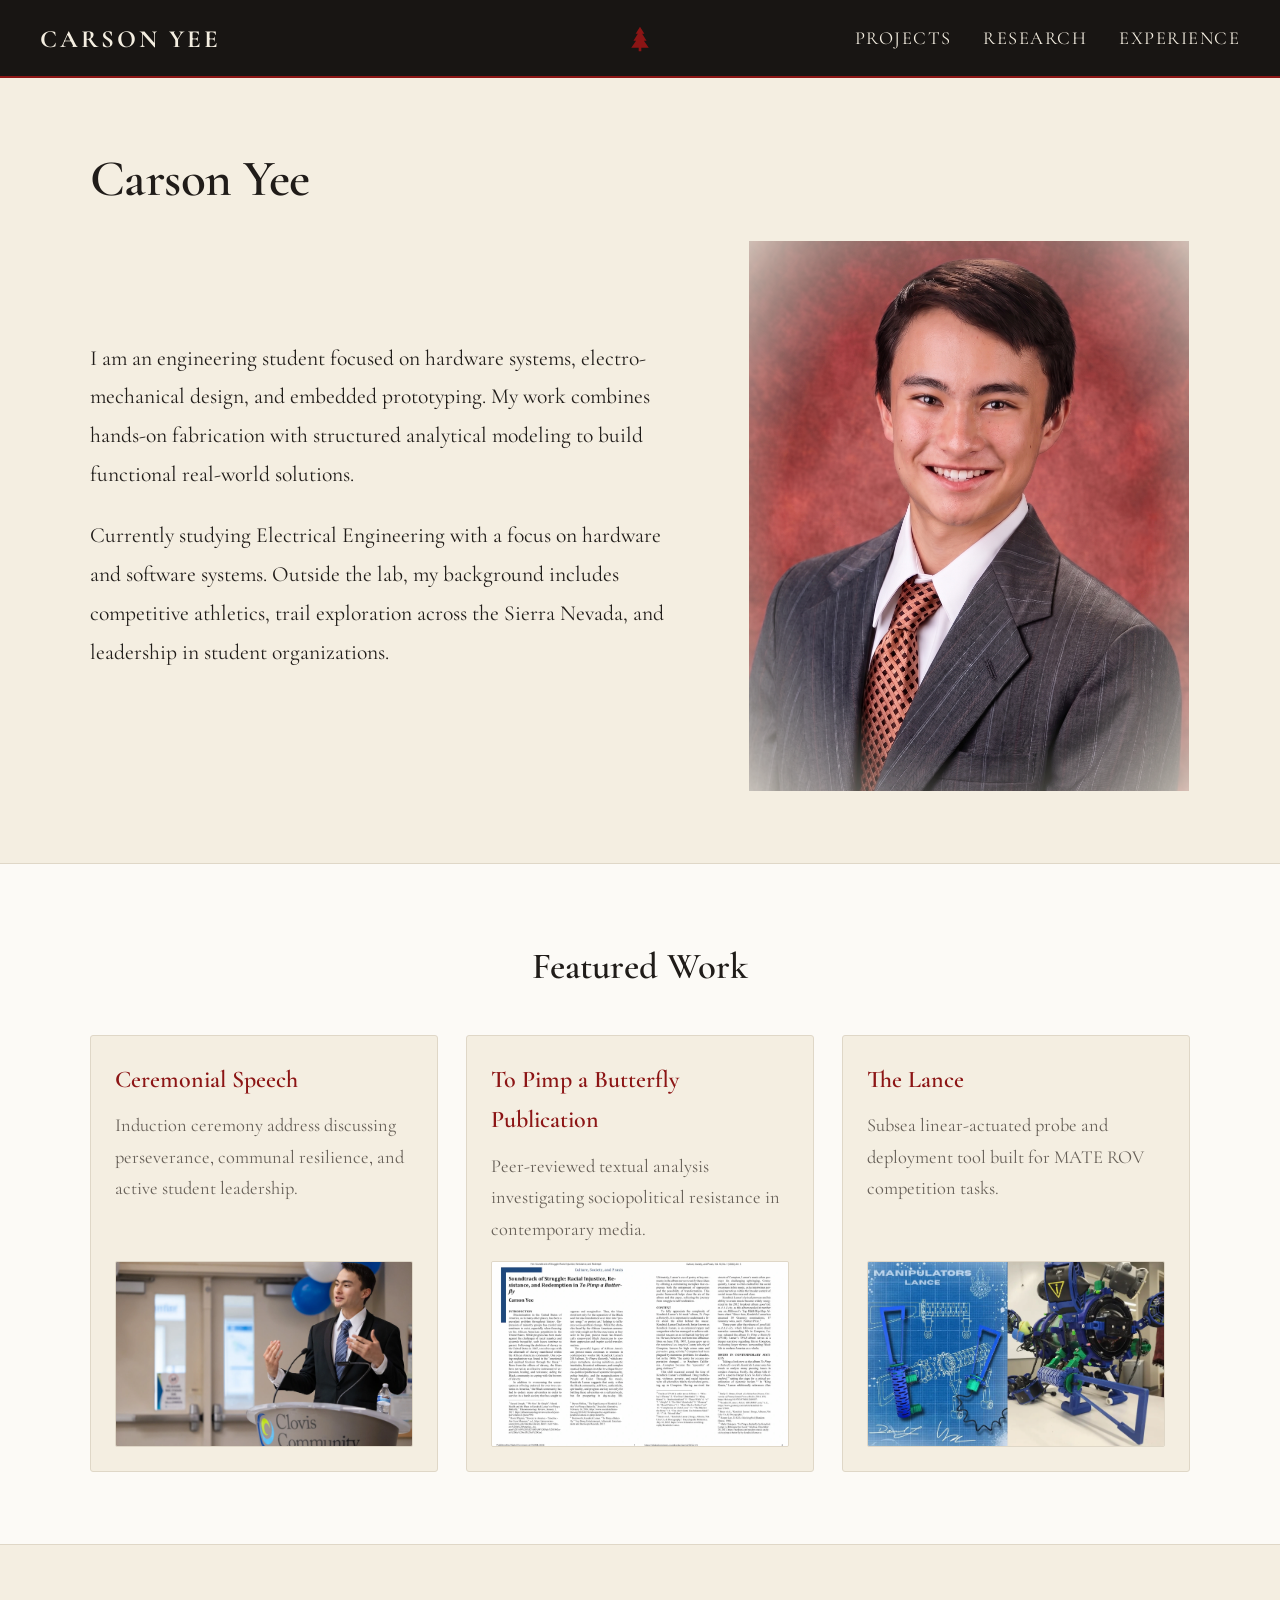
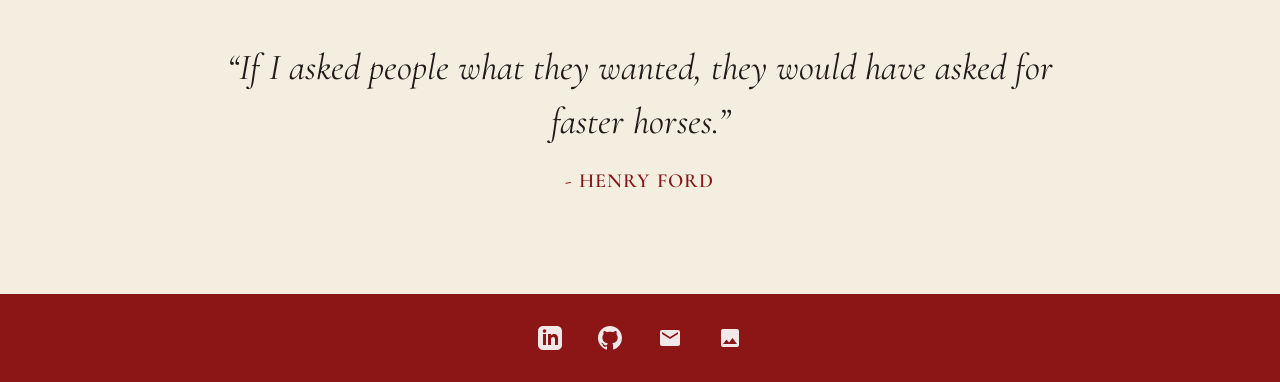
==== index.html @ 911bceb0 "Update page templates, 16:10 aspect ratios, and asset catalog" ====
<!DOCTYPE html>
<html lang="en">
<head>
  <meta charset="UTF-8">
  <meta name="viewport" content="width=device-width, initial-scale=1.0">
  <title>Carson Yee</title>
  <link rel="stylesheet" href="style.css">
</head>
<body>

  <header>
    <div class="nav-container">
      <a href="index.html" class="nav-brand">Carson Yee</a>
      <div class="nav-center">
        <svg class="tree-icon" viewBox="0 0 32 32" width="28" height="28" fill="#8c1515" xmlns="http://www.w3.org/2000/svg" aria-label="Redwood Emblem">
          <path d="M16 2 L21 10 L18.5 10 L23.5 18 L20.5 18 L26 26 L17.5 26 L17.5 30 L14.5 30 L14.5 26 L6 26 L11.5 18 L8.5 18 L13.5 10 L11 10 Z"/>
        </svg>
      </div>
      <ul class="nav-links">
        <li><a href="projects.html">Projects</a></li>
        <li><a href="research.html">Research</a></li>
        <li><a href="experience.html">Experience</a></li>
      </ul>
    </div>
  </header>

  <main>
    <section class="section-band section-cream">
      <div class="content-wrap">
        <h1 class="page-title">Carson Yee</h1>
        <div class="hero-grid">
          <div class="hero-bio">
            <p>
              I am an engineering student focused on hardware systems, electro-mechanical design, and embedded prototyping. My work combines hands-on fabrication with structured analytical modeling to build functional real-world solutions.
            </p>
            <p>
              Currently studying Electrical Engineering with a focus on hardware and software systems. Outside the lab, my background includes competitive athletics, trail exploration across the Sierra Nevada, and leadership in student organizations.
            </p>
          </div>
          <div class="hero-image-wrap">
            <img src="assets/portrait.jpg" alt="Carson Yee" class="hero-img">
          </div>
        </div>
      </div>
    </section>

    <section class="section-band section-light">
      <div class="content-wrap">
        <h2 class="section-heading">Featured Work</h2>
        
        <div class="card-grid">
          <a href="speech.html" class="card">
            <div>
              <div class="card-title-wrap">
                <h3>Ceremonial Speech</h3>
              </div>
              <p>Induction ceremony address discussing perseverance, communal resilience, and active student leadership.</p>
            </div>
            <img src="assets/SpeechThumbnail.webp" alt="Ceremonial Speech Address" class="card-thumb">
          </a>

          <a href="https://digitalcommons.csumb.edu/csp/vol18/iss1/3/" target="_blank" rel="noopener" class="card">
            <div>
              <div class="card-title-wrap">
                <h3>To Pimp a Butterfly Publication</h3>
              </div>
              <p>Peer-reviewed textual analysis investigating sociopolitical resistance in contemporary media.</p>
            </div>
            <img src="assets/TPABFeatureThumbnail.webp" alt="Journal Article Cover" class="card-thumb">
          </a>

          <a href="project-lance.html" class="card">
            <div>
              <div class="card-title-wrap">
                <h3>The Lance</h3>
              </div>
              <p>Subsea linear-actuated probe and deployment tool built for MATE ROV competition tasks.</p>
            </div>
            <img src="assets/LanceThumbnail.webp" alt="The Lance Mechanism" class="card-thumb">
          </a>
        </div>
      </div>
    </section>

    <section class="section-band section-cream">
      <div class="content-wrap">
        <div class="quote-container">
          <p class="quote-text">
            “If I asked people what they wanted, they would have asked for faster horses.”
          </p>
          <p class="quote-attribution">- Henry Ford</p>
        </div>
      </div>
    </section>
  </main>

  <footer>
    <div class="footer-inner">
      <a href="http://www.linkedin.com/in/carsonyee777" target="_blank" rel="noopener" class="footer-icon" aria-label="LinkedIn">
        <svg viewBox="0 0 24 24"><path d="M19 0h-14c-2.761 0-5 2.239-5 5v14c0 2.761 2.239 5 5 5h14c2.762 0 5-2.239 5-5v-14c0-2.761-2.238-5-5-5zm-11 19h-3v-11h3v11zm-1.5-12.268c-.966 0-1.75-.79-1.75-1.764s.784-1.764 1.75-1.764 1.75.79 1.75 1.764-.783 1.764-1.75 1.764zm13.5 12.268h-3v-5.604c0-3.368-4-3.113-4 0v5.604h-3v-11h3v1.765c1.396-2.586 7-2.777 7 2.476v6.759z"/></svg>
      </a>
      <a href="https://github.com/carson-yee" target="_blank" rel="noopener" class="footer-icon" aria-label="GitHub">
        <svg viewBox="0 0 24 24"><path d="M12 0C5.37 0 0 5.37 0 12c0 5.31 3.435 9.795 8.205 11.385.6.105.825-.255.825-.57 0-.285-.015-1.23-.015-2.235-3.015.555-3.795-.735-4.035-1.41-.135-.345-.72-1.41-1.23-1.695-.42-.225-1.02-.78-.015-.795.945-.015 1.62.87 1.845 1.23 1.08 1.815 2.805 1.305 3.495.99.105-.78.42-1.305.765-1.605-2.67-.3-5.46-1.335-5.46-5.925 0-1.305.465-2.385 1.23-3.225-.12-.3-.54-1.53.12-3.18 0 0 1.005-.315 3.3 1.23.96-.27 1.98-.405 3-.405s2.04.135 3 .405c2.295-1.56 3.3-1.23 3.3-1.23.66 1.65.24 2.88.12 3.18.765.84 1.23 1.905 1.23 3.225 0 4.605-2.805 5.625-5.475 5.925.435.375.81 1.095.81 2.22 0 1.605-.015 2.895-.015 3.3 0 .315.225.69.825.57A12.02 12.02 0 0 0 24 12c0-6.63-5.37-12-12-12z"/></svg>
      </a>
      <a href="mailto:carsony@stanford.edu" class="footer-icon" aria-label="Email">
        <svg viewBox="0 0 24 24"><path d="M20 4H4c-1.1 0-1.99.9-1.99 2L2 18c0 1.1.9 2 2 2h16c1.1 0 2-.9 2-2V6c0-1.1-.9-2-2-2zm0 4l-8 5-8-5V6l8 5 8-5v2z"/></svg>
      </a>
      <a href="secret.html" class="footer-icon" aria-label="Field Photography" title="Field Photography">
        <svg viewBox="0 0 24 24"><path d="M21 19V5c0-1.1-.9-2-2-2H5c-1.1 0-2 .9-2 2v14c0 1.1.9 2 2 2h14c1.1 0 2-.9 2-2zM8.5 13.5l2.5 3.01L14.5 12l4.5 6H5l3.5-4.5z"/></svg>
      </a>
    </div>
  </footer>

</body>
</html>
---- style.css ----
@import url('https://fonts.googleapis.com/css2?family=Cormorant+Garamond:ital,wght@0,400;0,500;0,600;0,700;1,400;1,600&display=swap');

:root {
  --bg-cream: #f4eee1;
  --bg-light: #fcfaf6;
  --header-bg: #181513;
  --header-text: #f4eee1;
  --footer-bg: #8c1515;
  --text-main: #201c19;
  --text-muted: #665f57;
  --cardinal: #8c1515;
  --border: #dfd7c7;
}

* {
  box-sizing: border-box;
  margin: 0;
  padding: 0;
}

body {
  font-family: 'Cormorant Garamond', Garamond, Georgia, serif;
  color: var(--text-main);
  background-color: var(--bg-cream);
  line-height: 1.7;
  display: flex;
  flex-direction: column;
  min-height: 100vh;
  font-size: 1.15rem;
}

/* Header and Navigation */
header {
  background-color: var(--header-bg);
  width: 100%;
  padding: 18px 0 16px 0;
  border-bottom: 2px solid var(--cardinal);
}

.nav-container {
  width: 100%;
  padding: 0 40px;
  display: flex;
  justify-content: space-between;
  align-items: center;
}

.nav-brand {
  flex: 1;
  text-align: left;
  font-size: 1.55rem;
  font-weight: 700;
  letter-spacing: 0.12em;
  text-transform: uppercase;
  text-decoration: none;
  color: var(--header-text);
  transition: opacity 0.2s ease;
}

.nav-brand:hover {
  opacity: 0.8;
}

.nav-center {
  flex: 0 0 28px;
  display: flex;
  align-items: center;
  justify-content: center;
  width: 28px;
  height: 28px;
}

.tree-icon {
  width: 28px;
  height: 28px;
  display: block;
  fill: var(--cardinal);
  color: var(--cardinal);
  transition: transform 0.25s ease, fill 0.25s ease;
}

.tree-icon:hover {
  transform: scale(1.12);
  fill: #b82323;
}

.nav-links {
  flex: 1;
  display: flex;
  justify-content: flex-end;
  gap: 32px;
  align-items: center;
  list-style: none;
}

.nav-links a {
  text-decoration: none;
  color: var(--header-text);
  font-size: 1.15rem;
  letter-spacing: 0.08em;
  text-transform: uppercase;
  position: relative;
  padding-bottom: 4px;
  transition: color 0.2s ease;
}

.nav-links a::after {
  content: "";
  position: absolute;
  bottom: 0;
  left: 0;
  width: 0%;
  height: 2px;
  background-color: var(--cardinal);
  transition: width 0.25s ease;
}

.nav-links a:hover::after,
.nav-links a.active::after {
  width: 100%;
}

/* Section Containers */
.section-band {
  width: 100%;
  padding: 72px 24px;
}

.section-cream {
  background-color: var(--bg-cream);
}

.section-light {
  background-color: var(--bg-light);
  border-top: 1px solid var(--border);
  border-bottom: 1px solid var(--border);
}

.content-wrap {
  max-width: 1100px;
  margin: 0 auto;
}

/* Page Titles and Headings */
.page-title {
  font-size: 3.2rem;
  font-weight: 600;
  letter-spacing: -0.01em;
  margin-bottom: 32px;
  line-height: 1.15;
}

.section-heading {
  font-size: 2.3rem;
  font-weight: 600;
  text-align: center;
  margin-bottom: 36px;
}

.section-sub {
  text-align: center;
  color: var(--text-muted);
  font-size: 1.1rem;
  margin-bottom: 40px;
  font-style: italic;
}

/* Hero Section */
.hero-grid {
  display: grid;
  grid-template-columns: 1.15fr 0.85fr;
  gap: 60px;
  align-items: center;
}

.hero-bio {
  font-size: 1.35rem;
  line-height: 1.8;
}

.hero-bio p {
  margin-bottom: 22px;
}

.hero-image-wrap {
  display: flex;
  justify-content: center;
  align-items: center;
}

/* Portrait with feathered gradient edges dissolving into the cream background */
.hero-img {
  width: 100%;
  max-width: 440px;
  aspect-ratio: 4 / 5;
  object-fit: cover;
  display: block;
  -webkit-mask-image: radial-gradient(ellipse 80% 82% at 50% 50%, black 52%, transparent 98%);
  mask-image: radial-gradient(ellipse 80% 82% at 50% 50%, black 52%, transparent 98%);
}

/* Featured Links Cards (index.html) */
.card-grid {
  display: grid;
  grid-template-columns: repeat(auto-fit, minmax(300px, 1fr));
  gap: 28px;
}

.card {
  background: var(--bg-cream);
  padding: 24px;
  border: 1px solid var(--border);
  border-radius: 3px;
  text-decoration: none;
  color: inherit;
  display: flex;
  flex-direction: column;
  justify-content: space-between;
  transition: transform 0.2s ease, box-shadow 0.2s ease;
}

.card:hover {
  transform: translateY(-4px);
  box-shadow: 0 10px 24px rgba(0, 0, 0, 0.06);
}

.card-title-wrap {
  display: inline-block;
  margin-bottom: 8px;
}

.card h3 {
  font-size: 1.5rem;
  color: var(--cardinal);
  font-weight: 600;
  display: inline-block;
  position: relative;
  padding-bottom: 2px;
}

.card h3::after {
  content: "";
  position: absolute;
  bottom: 0;
  left: 0;
  width: 0%;
  height: 2px;
  background-color: var(--cardinal);
  transition: width 0.25s ease;
}

.card:hover h3::after {
  width: 100%;
}

.card p {
  font-size: 1.15rem;
  color: var(--text-muted);
  margin-bottom: 16px;
  flex-grow: 1;
}

/* Featured Preview Thumbnail: 16:10 */
.card-thumb {
  width: 100%;
  aspect-ratio: 16 / 10;
  object-fit: cover;
  border-radius: 2px;
  border: 1px solid var(--border);
  display: block;
  background-color: var(--bg-light);
}

/* Quote Section */
.quote-container {
  max-width: 900px;
  margin: 0 auto;
  text-align: center;
  padding: 24px 20px;
}

.quote-text {
  font-size: 2.3rem;
  font-style: italic;
  line-height: 1.45;
  color: var(--text-main);
  margin-bottom: 16px;
}

.quote-attribution {
  font-size: 1.25rem;
  font-style: normal;
  letter-spacing: 0.06em;
  text-transform: uppercase;
  color: var(--cardinal);
  font-weight: 600;
}

/* Video Container for Speech Page */
.video-container {
  position: relative;
  padding-bottom: 56.25%;
  height: 0;
  overflow: hidden;
  max-width: 900px;
  margin: 0 auto 36px auto;
  border: 1px solid var(--border);
  border-radius: 3px;
  box-shadow: 0 10px 30px rgba(0, 0, 0, 0.08);
  background-color: #000;
}

.video-container iframe {
  position: absolute;
  top: 0;
  left: 0;
  width: 100%;
  height: 100%;
  border: 0;
}

/* Projects Catalog: Two Columns (projects.html) */
.project-grid {
  display: grid;
  grid-template-columns: repeat(2, 1fr);
  gap: 32px;
}

.project-card {
  position: relative;
  aspect-ratio: 16 / 10;
  overflow: hidden;
  border-radius: 3px;
  border: 1px solid var(--border);
  background-color: #141110;
  display: block;
  text-decoration: none;
}

.project-img {
  width: 100%;
  height: 100%;
  object-fit: cover;
  display: block;
  transition: opacity 0.4s ease, transform 0.4s ease;
}

.project-overlay {
  position: absolute;
  inset: 0;
  display: flex;
  flex-direction: column;
  justify-content: center;
  align-items: center;
  text-align: center;
  padding: 28px;
  opacity: 0;
  background: rgba(24, 21, 19, 0.9);
  transition: opacity 0.35s ease;
}

.project-card:hover .project-img {
  opacity: 0.15;
  transform: scale(1.04);
}

.project-card:hover .project-overlay {
  opacity: 1;
}

.project-overlay h3 {
  color: #ffffff;
  font-size: 1.6rem;
  margin-bottom: 8px;
  font-weight: 600;
}

.project-overlay p {
  color: var(--bg-cream);
  font-size: 1.15rem;
  line-height: 1.45;
}

/* Project Detail Pages Gallery Grid: Exactly 3 Items at 16:10 */
.gallery-grid {
  display: grid;
  grid-template-columns: repeat(3, 1fr);
  gap: 24px;
  align-items: center;
}

.gallery-item {
  width: 100%;
  aspect-ratio: 16 / 10;
  height: auto;
  object-fit: cover;
  background-color: var(--bg-light);
  border-radius: 3px;
  border: 1px solid var(--border);
  box-shadow: 0 4px 14px rgba(0, 0, 0, 0.04);
  display: block;
}

/* Secret Gallery Override (Untouched) */
.secret-wrap {
  width: 100%;
  max-width: 1300px;
  margin: 0 auto;
  padding: 48px 24px;
}

.secret-wrap .gallery-grid {
  display: grid;
  grid-template-columns: repeat(auto-fill, minmax(320px, 1fr));
  gap: 28px;
}

.secret-wrap .gallery-item {
  width: 100%;
  height: 320px;
  aspect-ratio: auto;
  object-fit: cover !important;
  background-color: transparent;
  border-radius: 3px;
  border: 1px solid var(--border);
  padding: 0;
  box-shadow: none;
}

/* Research Entries */
.pub-entry {
  display: flex;
  justify-content: space-between;
  align-items: center;
  gap: 36px;
  margin-bottom: 44px;
  padding-bottom: 36px;
  border-bottom: 1px solid var(--border);
}

.pub-entry:last-child {
  border-bottom: none;
}

.pub-content {
  flex: 1;
}

.pub-title {
  font-size: 1.6rem;
  color: var(--cardinal);
  margin-bottom: 6px;
  line-height: 1.35;
  font-weight: 600;
}

.pub-sub {
  color: var(--text-muted);
  font-size: 1.15rem;
  font-style: italic;
  margin-bottom: 12px;
}

.pub-desc {
  font-size: 1.2rem;
  margin-bottom: 16px;
}

/* Document Cover: Exact 816 x 1061 ratio */
.pub-cover-doc {
  width: 195px;
  min-width: 195px;
  aspect-ratio: 816 / 1061;
  object-fit: cover;
  border: 1px solid var(--border);
  border-radius: 2px;
  box-shadow: 0 4px 14px rgba(0, 0, 0, 0.08);
  background-color: var(--bg-light);
  display: block;
}

/* Landscape Research Thumbnail: 16:10 */
.pub-cover-landscape {
  width: 320px;
  min-width: 320px;
  aspect-ratio: 16 / 10;
  object-fit: cover;
  border: 1px solid var(--border);
  border-radius: 2px;
  box-shadow: 0 4px 14px rgba(0, 0, 0, 0.08);
  background-color: var(--bg-light);
  display: block;
}

/* Buttons */
.btn {
  display: inline-block;
  padding: 8px 20px;
  background-color: var(--cardinal);
  color: #ffffff;
  text-decoration: none;
  border-radius: 3px;
  font-size: 1.1rem;
  font-weight: 600;
  letter-spacing: 0.03em;
  transition: opacity 0.2s ease;
}

.btn:hover {
  opacity: 0.88;
}

/* Experience Entries */
.exp-entry {
  margin-bottom: 36px;
}

.exp-header {
  display: flex;
  justify-content: space-between;
  align-items: baseline;
  margin-bottom: 4px;
}

.exp-header h3 {
  font-size: 1.5rem;
  color: var(--cardinal);
  font-weight: 600;
}

.exp-date {
  font-size: 1.1rem;
  color: var(--text-muted);
}

.exp-sub {
  color: var(--text-muted);
  font-size: 1.2rem;
  font-style: italic;
  margin-bottom: 8px;
}

.exp-bullets, .service-list {
  list-style: square;
  padding-left: 24px;
  font-size: 1.2rem;
  line-height: 1.7;
}

.exp-bullets li, .service-list li {
  margin-bottom: 6px;
}

/* Footer */
footer {
  background-color: var(--footer-bg);
  padding: 32px 0;
  margin-top: auto;
  width: 100%;
}

.footer-inner {
  display: flex;
  justify-content: center;
  align-items: center;
  gap: 36px;
}

.footer-icon {
  color: #ffffff;
  display: inline-flex;
  align-items: center;
  justify-content: center;
  opacity: 0.9;
  transition: transform 0.2s ease, opacity 0.2s ease;
}

.footer-icon:hover {
  opacity: 1;
  transform: scale(1.15);
}

.footer-icon svg {
  width: 24px;
  height: 24px;
  fill: currentColor;
}

/* Responsive Rules */
@media (max-width: 768px) {
  .nav-container {
    padding: 0 20px;
    flex-direction: column;
    gap: 14px;
    text-align: center;
  }
  .nav-brand {
    text-align: center;
  }
  .nav-center {
    margin: 0 auto;
  }
  .nav-links {
    justify-content: center;
    gap: 18px;
  }
  .hero-grid {
    grid-template-columns: 1fr;
    gap: 36px;
  }
  .hero-img {
    max-width: 320px;
  }
  .page-title {
    font-size: 2.5rem;
    text-align: center;
  }
  .project-grid {
    grid-template-columns: 1fr;
  }
  .gallery-grid {
    grid-template-columns: 1fr;
  }
  .pub-entry {
    flex-direction: column-reverse;
    gap: 20px;
    align-items: flex-start;
  }
  .pub-cover-doc, .pub-cover-landscape {
    width: 100%;
    max-width: 300px;
    min-width: unset;
  }
  .quote-text {
    font-size: 1.7rem;
  }
  .exp-header {
    flex-direction: column;
    gap: 4px;
  }
}
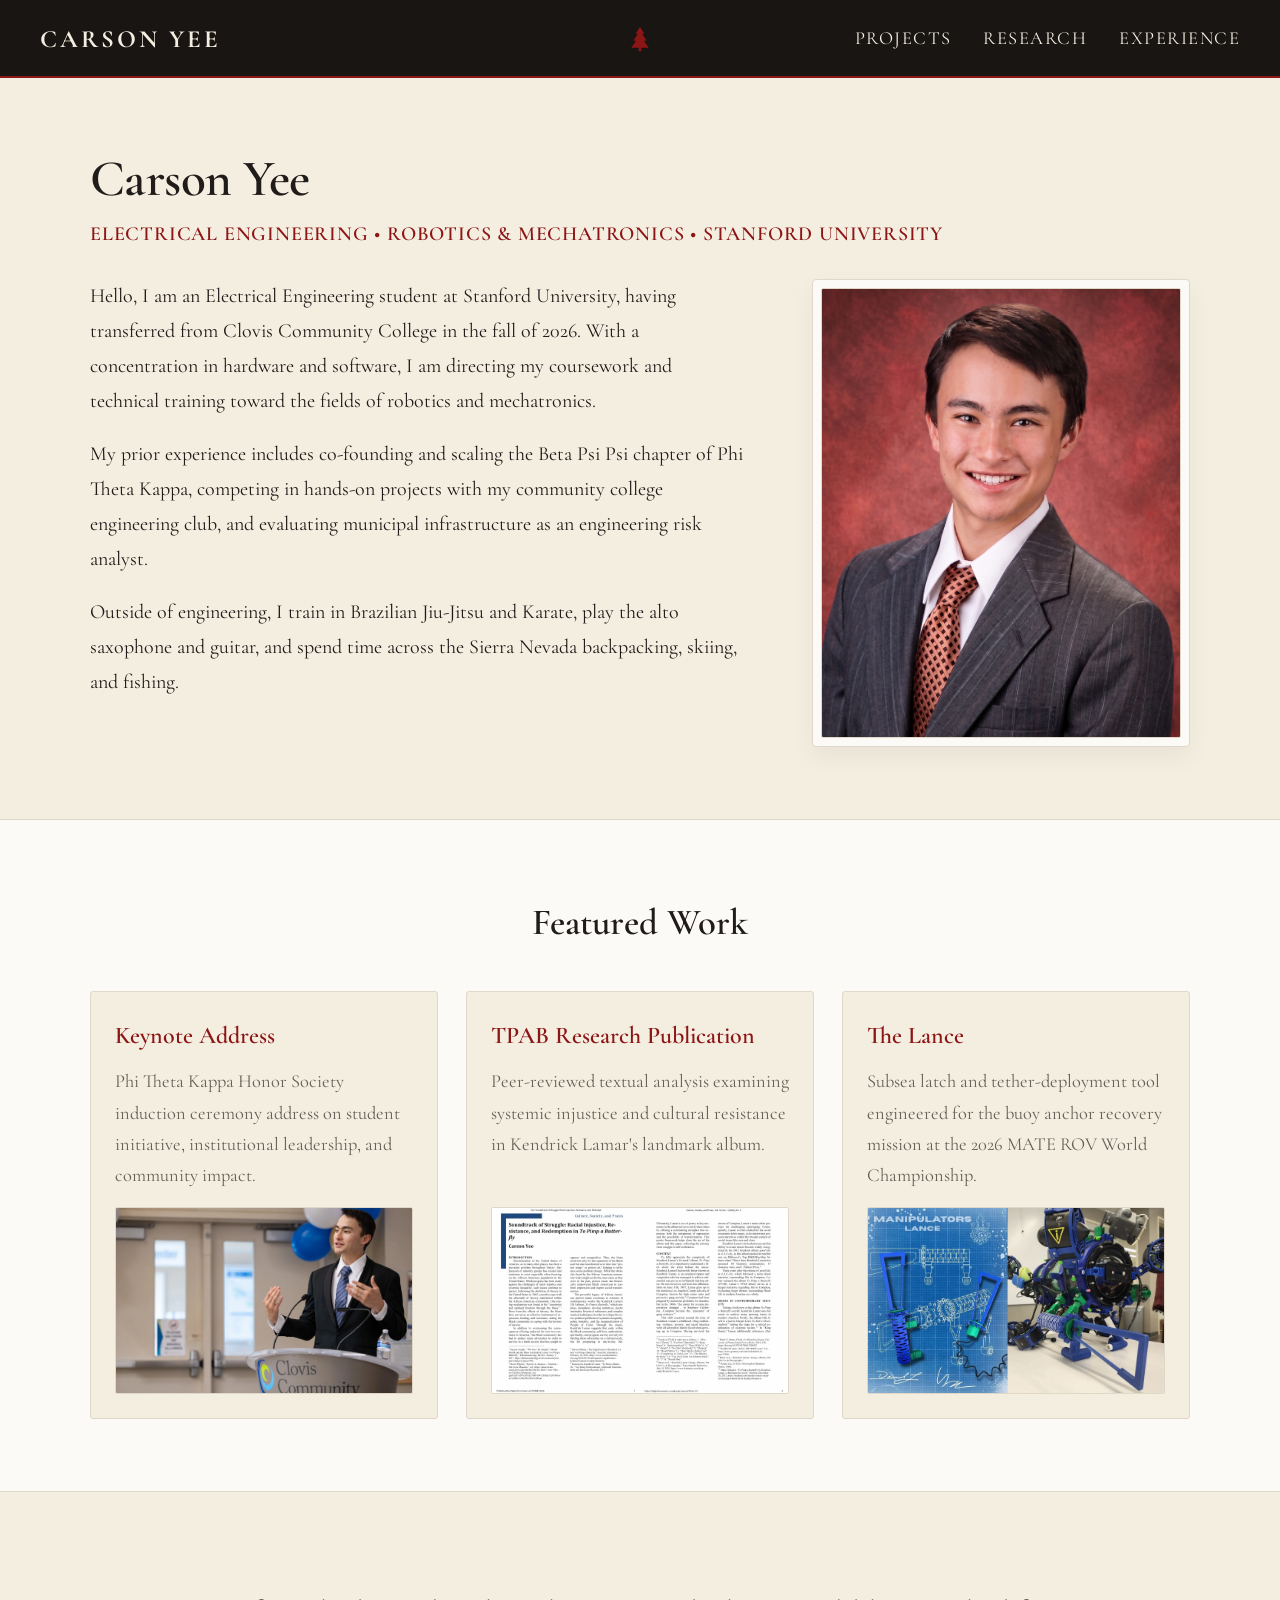
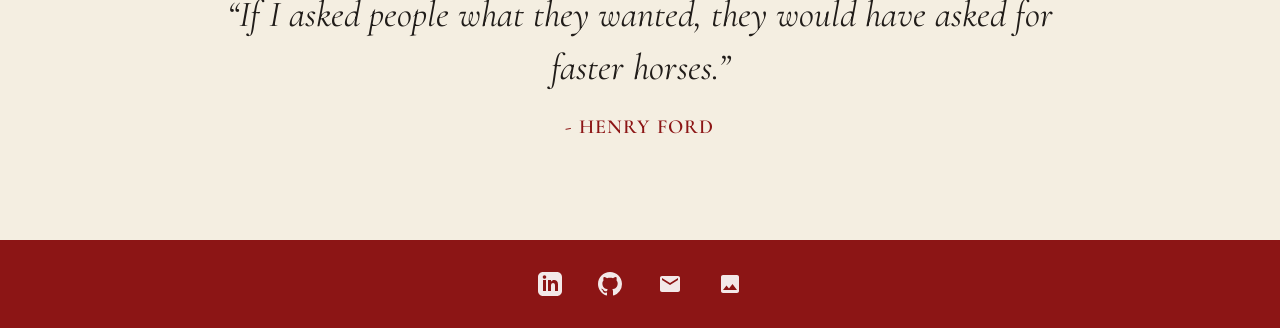
==== commit 8e00d16c: "Overhaul homepage hero layout, bio copy, and CSS framing" ====
--- a/index.html
+++ b/index.html
@@ -27,18 +27,27 @@
   <main>
     <section class="section-band section-cream">
       <div class="content-wrap">
-        <h1 class="page-title">Carson Yee</h1>
+        <div class="hero-header">
+          <h1 class="page-title" style="margin-bottom: 8px;">Carson Yee</h1>
+          <p class="hero-subtitle">Electrical Engineering &bull; Robotics & Mechatronics &bull; Stanford University</p>
+        </div>
+
         <div class="hero-grid">
           <div class="hero-bio">
             <p>
-              I am an engineering student focused on hardware systems, electro-mechanical design, and embedded prototyping. My work combines hands-on fabrication with structured analytical modeling to build functional real-world solutions.
+              Hello, I am an Electrical Engineering student at Stanford University, having transferred from Clovis Community College in the fall of 2026. With a concentration in hardware and software, I am directing my coursework and technical training toward the fields of robotics and mechatronics.
             </p>
             <p>
-              Currently studying Electrical Engineering with a focus on hardware and software systems. Outside the lab, my background includes competitive athletics, trail exploration across the Sierra Nevada, and leadership in student organizations.
+              My prior experience includes co-founding and scaling the Beta Psi Psi chapter of Phi Theta Kappa, competing in hands-on projects with my community college engineering club, and evaluating municipal infrastructure as an engineering risk analyst.
+            </p>
+            <p>
+              Outside of engineering, I train in Brazilian Jiu-Jitsu and Karate, play the alto saxophone and guitar, and spend time across the Sierra Nevada backpacking, skiing, and fishing.
             </p>
           </div>
           <div class="hero-image-wrap">
-            <img src="assets/portrait.jpg" alt="Carson Yee" class="hero-img">
+            <div class="hero-frame">
+              <img src="assets/portrait.jpg" alt="Carson Yee" class="hero-img">
+            </div>
           </div>
         </div>
       </div>
@@ -52,21 +61,21 @@
           <a href="speech.html" class="card">
             <div>
               <div class="card-title-wrap">
-                <h3>Ceremonial Speech</h3>
+                <h3>Keynote Address</h3>
               </div>
-              <p>Induction ceremony address discussing perseverance, communal resilience, and active student leadership.</p>
+              <p>Phi Theta Kappa Honor Society induction ceremony address on student initiative, institutional leadership, and community impact.</p>
             </div>
-            <img src="assets/SpeechThumbnail.webp" alt="Ceremonial Speech Address" class="card-thumb">
+            <img src="assets/SpeechThumbnail.webp" alt="Keynote Address Address" class="card-thumb">
           </a>
 
           <a href="https://digitalcommons.csumb.edu/csp/vol18/iss1/3/" target="_blank" rel="noopener" class="card">
             <div>
               <div class="card-title-wrap">
-                <h3>To Pimp a Butterfly Publication</h3>
+                <h3>TPAB Research Publication</h3>
               </div>
-              <p>Peer-reviewed textual analysis investigating sociopolitical resistance in contemporary media.</p>
+              <p>Peer-reviewed textual analysis examining systemic injustice and cultural resistance in Kendrick Lamar's landmark album.</p>
             </div>
-            <img src="assets/TPABFeatureThumbnail.webp" alt="Journal Article Cover" class="card-thumb">
+            <img src="assets/TPABFeatureThumbnail.webp" alt="TPAB Research Publication Cover" class="card-thumb">
           </a>
 
           <a href="project-lance.html" class="card">
@@ -74,7 +83,7 @@
               <div class="card-title-wrap">
                 <h3>The Lance</h3>
               </div>
-              <p>Subsea linear-actuated probe and deployment tool built for MATE ROV competition tasks.</p>
+              <p>Subsea latch and tether-deployment tool engineered for the buoy anchor recovery mission at the 2026 MATE ROV World Championship.</p>
             </div>
             <img src="assets/LanceThumbnail.webp" alt="The Lance Mechanism" class="card-thumb">
           </a>
--- a/style.css
+++ b/style.css
@@ -166,37 +166,64 @@
 }
 
 /* Hero Section */
+.hero-header {
+  margin-bottom: 28px;
+}
+
+.hero-subtitle {
+  font-size: 1.25rem;
+  color: var(--cardinal);
+  font-weight: 600;
+  letter-spacing: 0.04em;
+  text-transform: uppercase;
+}
+
 .hero-grid {
   display: grid;
-  grid-template-columns: 1.15fr 0.85fr;
-  gap: 60px;
-  align-items: center;
+  grid-template-columns: 1.25fr 0.75fr;
+  gap: 52px;
+  align-items: start;
 }
 
 .hero-bio {
-  font-size: 1.35rem;
-  line-height: 1.8;
+  font-size: 1.25rem;
+  line-height: 1.75;
 }
 
 .hero-bio p {
-  margin-bottom: 22px;
+  margin-bottom: 18px;
+}
+
+.hero-bio p:last-child {
+  margin-bottom: 0;
 }
 
 .hero-image-wrap {
   display: flex;
-  justify-content: center;
-  align-items: center;
-}
-
-/* Portrait with feathered gradient edges dissolving into the cream background */
+  justify-content: flex-end;
+  align-items: flex-start;
+}
+
+/* Structured Frame for Hero Portrait */
+.hero-frame {
+  padding: 8px;
+  background-color: var(--bg-light);
+  border: 1px solid var(--border);
+  border-radius: 4px;
+  box-shadow: 0 10px 24px rgba(0, 0, 0, 0.05);
+}
+
 .hero-img {
   width: 100%;
-  max-width: 440px;
+  max-width: 360px;
   aspect-ratio: 4 / 5;
   object-fit: cover;
   display: block;
-  -webkit-mask-image: radial-gradient(ellipse 80% 82% at 50% 50%, black 52%, transparent 98%);
-  mask-image: radial-gradient(ellipse 80% 82% at 50% 50%, black 52%, transparent 98%);
+  border-radius: 2px;
+  border: 1px solid var(--border);
+  -webkit-mask-image: none;
+  mask-image: none;
+  box-shadow: none;
 }
 
 /* Featured Links Cards (index.html) */
@@ -260,7 +287,6 @@
   flex-grow: 1;
 }
 
-/* Featured Preview Thumbnail: 16:10 */
 .card-thumb {
   width: 100%;
   aspect-ratio: 16 / 10;
@@ -268,7 +294,8 @@
   border-radius: 2px;
   border: 1px solid var(--border);
   display: block;
-  background-color: var(--bg-light);
+  background: transparent;
+  padding: 0;
 }
 
 /* Quote Section */
@@ -296,7 +323,7 @@
   font-weight: 600;
 }
 
-/* Video Container for Speech Page */
+/* Video Container */
 .video-container {
   position: relative;
   padding-bottom: 56.25%;
@@ -319,7 +346,7 @@
   border: 0;
 }
 
-/* Projects Catalog: Two Columns (projects.html) */
+/* Projects Catalog: Two Columns */
 .project-grid {
   display: grid;
   grid-template-columns: repeat(2, 1fr);
@@ -332,7 +359,7 @@
   overflow: hidden;
   border-radius: 3px;
   border: 1px solid var(--border);
-  background-color: #141110;
+  background-color: transparent;
   display: block;
   text-decoration: none;
 }
@@ -342,6 +369,7 @@
   height: 100%;
   object-fit: cover;
   display: block;
+  padding: 0;
   transition: opacity 0.4s ease, transform 0.4s ease;
 }
 
@@ -381,7 +409,7 @@
   line-height: 1.45;
 }
 
-/* Project Detail Pages Gallery Grid: Exactly 3 Items at 16:10 */
+/* Project Detail Pages: Three Columns at 16:10 */
 .gallery-grid {
   display: grid;
   grid-template-columns: repeat(3, 1fr);
@@ -394,14 +422,15 @@
   aspect-ratio: 16 / 10;
   height: auto;
   object-fit: cover;
-  background-color: var(--bg-light);
+  background-color: transparent;
   border-radius: 3px;
   border: 1px solid var(--border);
+  padding: 0;
   box-shadow: 0 4px 14px rgba(0, 0, 0, 0.04);
   display: block;
 }
 
-/* Secret Gallery Override (Untouched) */
+/* Secret Gallery Override */
 .secret-wrap {
   width: 100%;
   max-width: 1300px;
@@ -427,14 +456,14 @@
   box-shadow: none;
 }
 
-/* Research Entries */
+/* Research Entries: Rigid 2-Column Grid */
 .pub-entry {
-  display: flex;
-  justify-content: space-between;
-  align-items: center;
-  gap: 36px;
-  margin-bottom: 44px;
-  padding-bottom: 36px;
+  display: grid;
+  grid-template-columns: 1fr 300px;
+  column-gap: 48px;
+  align-items: center;
+  margin-bottom: 48px;
+  padding-bottom: 48px;
   border-bottom: 1px solid var(--border);
 }
 
@@ -443,7 +472,7 @@
 }
 
 .pub-content {
-  flex: 1;
+  width: 100%;
 }
 
 .pub-title {
@@ -466,29 +495,35 @@
   margin-bottom: 16px;
 }
 
-/* Document Cover: Exact 816 x 1061 ratio */
+/* Centered Media Wrapper for Research */
+.pub-media {
+  width: 300px;
+  display: flex;
+  justify-content: center;
+  align-items: center;
+}
+
+/* Document Cover: Proportional to 816 x 1061 */
 .pub-cover-doc {
-  width: 195px;
-  min-width: 195px;
+  width: 180px;
   aspect-ratio: 816 / 1061;
   object-fit: cover;
   border: 1px solid var(--border);
   border-radius: 2px;
   box-shadow: 0 4px 14px rgba(0, 0, 0, 0.08);
-  background-color: var(--bg-light);
-  display: block;
-}
-
-/* Landscape Research Thumbnail: 16:10 */
-.pub-cover-landscape {
-  width: 320px;
-  min-width: 320px;
+  background-color: transparent;
+  display: block;
+}
+
+/* Landscape Poster: 16:10 ratio */
+.pub-cover-chem {
+  width: 280px;
   aspect-ratio: 16 / 10;
   object-fit: cover;
   border: 1px solid var(--border);
   border-radius: 2px;
   box-shadow: 0 4px 14px rgba(0, 0, 0, 0.08);
-  background-color: var(--bg-light);
+  background-color: transparent;
   display: block;
 }
 
@@ -608,6 +643,9 @@
     grid-template-columns: 1fr;
     gap: 36px;
   }
+  .hero-image-wrap {
+    justify-content: center;
+  }
   .hero-img {
     max-width: 320px;
   }
@@ -622,14 +660,19 @@
     grid-template-columns: 1fr;
   }
   .pub-entry {
-    flex-direction: column-reverse;
-    gap: 20px;
-    align-items: flex-start;
-  }
-  .pub-cover-doc, .pub-cover-landscape {
+    grid-template-columns: 1fr;
+    gap: 24px;
+  }
+  .pub-media {
+    width: 100%;
+    justify-content: center;
+  }
+  .pub-cover-doc {
+    width: 180px;
+  }
+  .pub-cover-chem {
     width: 100%;
     max-width: 300px;
-    min-width: unset;
   }
   .quote-text {
     font-size: 1.7rem;
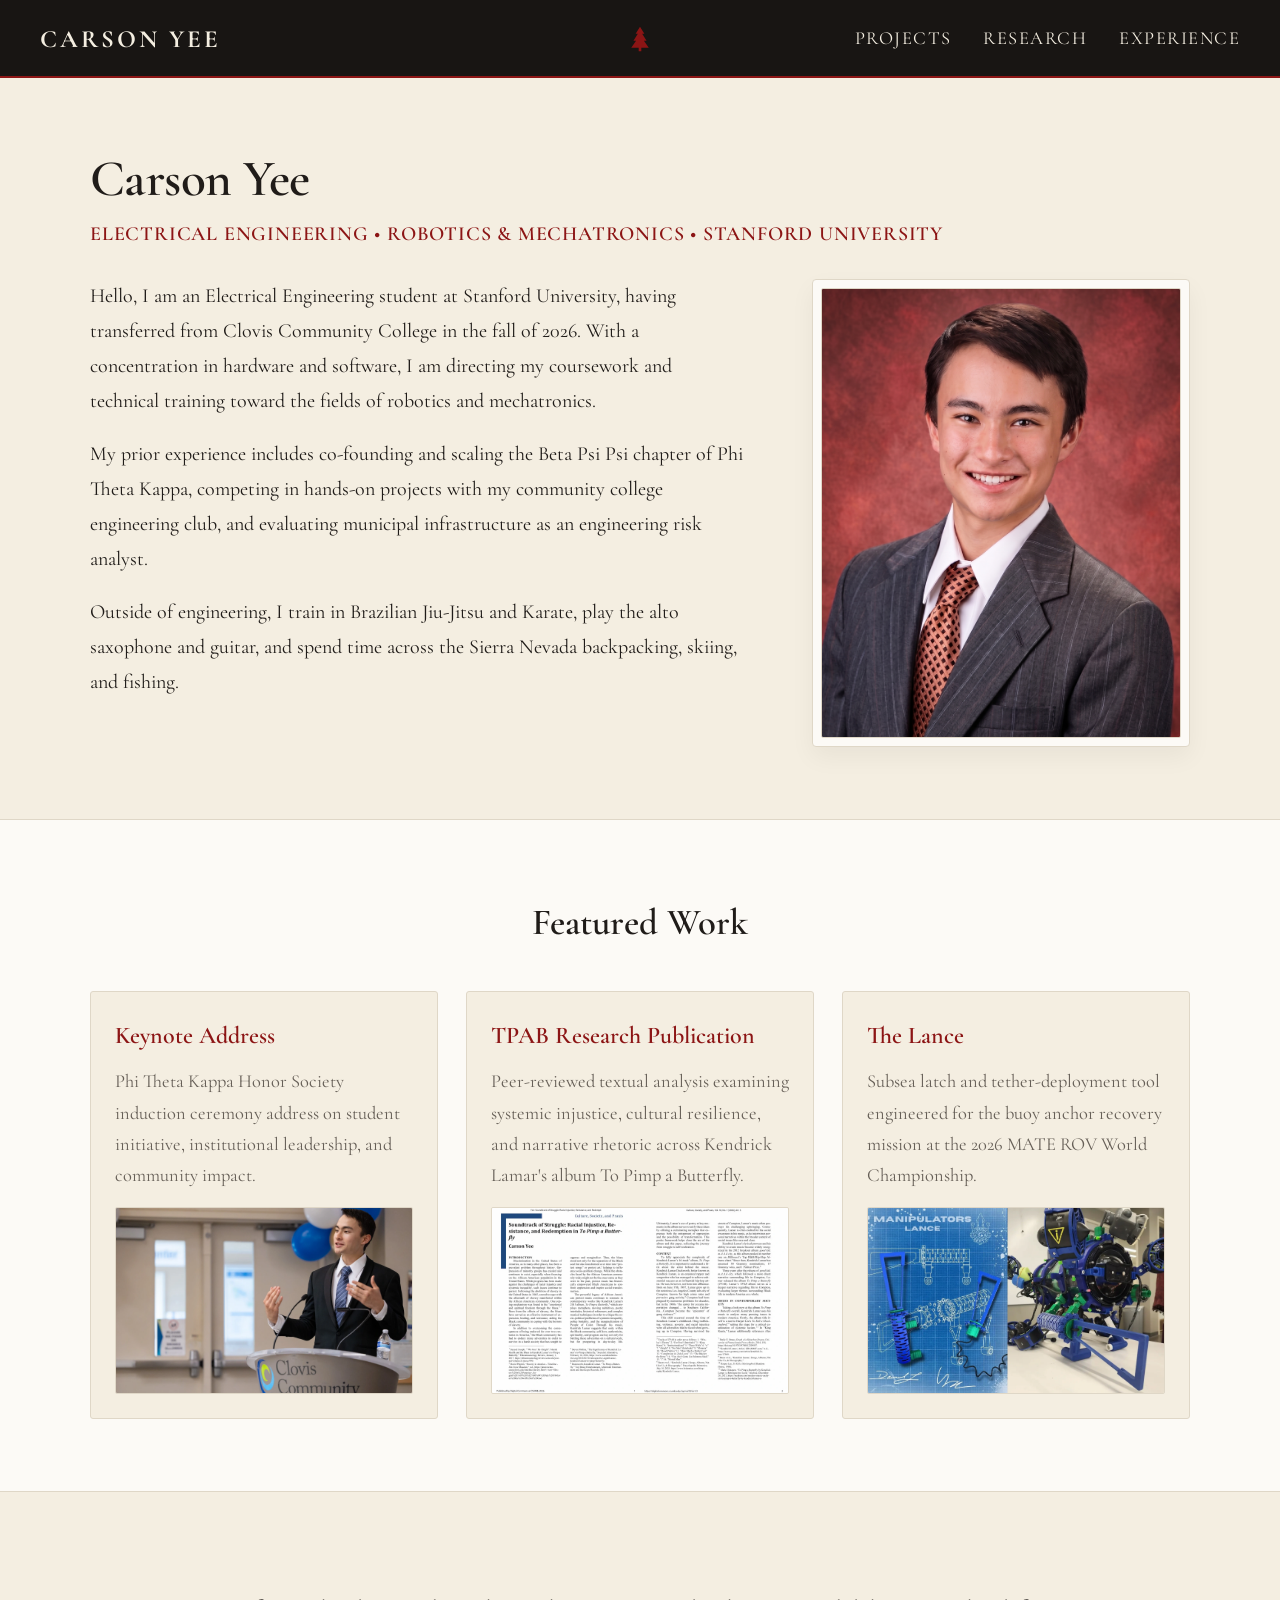
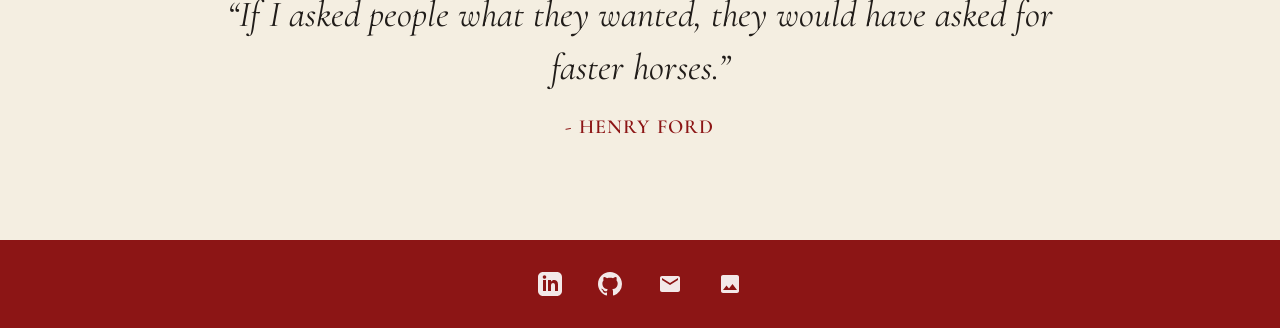
==== commit 5fa5fa24: "Update TPAB featured work caption on homepage" ====
--- a/index.html
+++ b/index.html
@@ -73,7 +73,7 @@
               <div class="card-title-wrap">
                 <h3>TPAB Research Publication</h3>
               </div>
-              <p>Peer-reviewed textual analysis examining systemic injustice and cultural resistance in Kendrick Lamar's landmark album.</p>
+              <p>Peer-reviewed textual analysis examining systemic injustice, cultural resilience, and narrative rhetoric across Kendrick Lamar's album To Pimp a Butterfly.</p>
             </div>
             <img src="assets/TPABFeatureThumbnail.webp" alt="TPAB Research Publication Cover" class="card-thumb">
           </a>
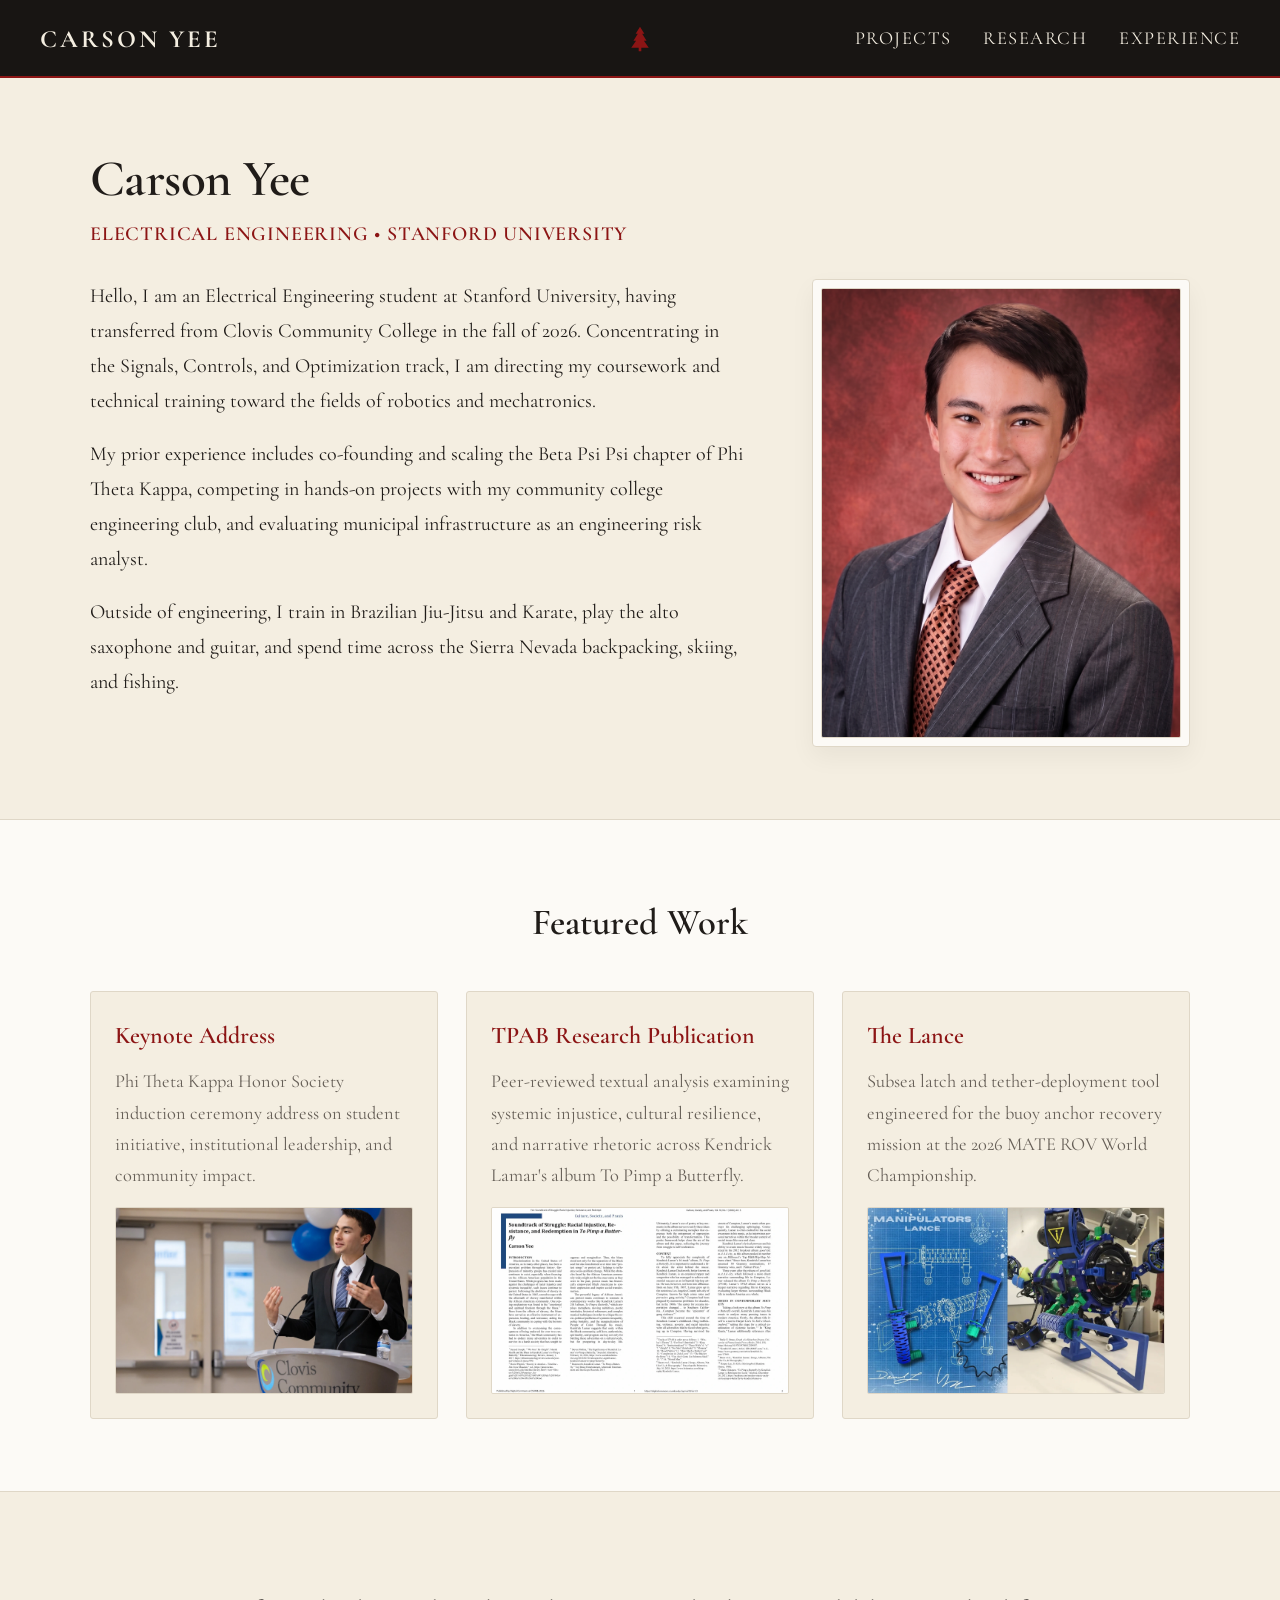
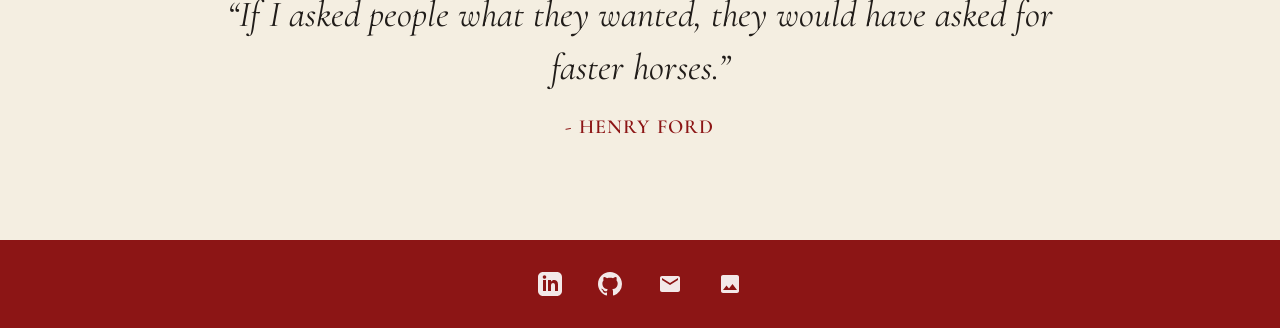
==== commit d8ea88fe: "Update concentration to Signals, Controls, and Optimization track Co-Authored-By: Claude Opus 5.5 <n" ====
--- a/index.html
+++ b/index.html
@@ -12,9 +12,11 @@
     <div class="nav-container">
       <a href="index.html" class="nav-brand">Carson Yee</a>
       <div class="nav-center">
-        <svg class="tree-icon" viewBox="0 0 32 32" width="28" height="28" fill="#8c1515" xmlns="http://www.w3.org/2000/svg" aria-label="Redwood Emblem">
+        <a href="secret.html" aria-label="Secret Gallery" style="display: flex; align-items: center; justify-content: center; text-decoration: none;">
+          <svg class="tree-icon" viewBox="0 0 32 32" width="28" height="28" fill="#8c1515" xmlns="http://www.w3.org/2000/svg" aria-label="Redwood Emblem">
           <path d="M16 2 L21 10 L18.5 10 L23.5 18 L20.5 18 L26 26 L17.5 26 L17.5 30 L14.5 30 L14.5 26 L6 26 L11.5 18 L8.5 18 L13.5 10 L11 10 Z"/>
         </svg>
+        </a>
       </div>
       <ul class="nav-links">
         <li><a href="projects.html">Projects</a></li>
@@ -29,13 +31,13 @@
       <div class="content-wrap">
         <div class="hero-header">
           <h1 class="page-title" style="margin-bottom: 8px;">Carson Yee</h1>
-          <p class="hero-subtitle">Electrical Engineering &bull; Robotics & Mechatronics &bull; Stanford University</p>
+          <p class="hero-subtitle">Electrical Engineering &bull; Stanford University</p>
         </div>
 
         <div class="hero-grid">
           <div class="hero-bio">
             <p>
-              Hello, I am an Electrical Engineering student at Stanford University, having transferred from Clovis Community College in the fall of 2026. With a concentration in hardware and software, I am directing my coursework and technical training toward the fields of robotics and mechatronics.
+              Hello, I am an Electrical Engineering student at Stanford University, having transferred from Clovis Community College in the fall of 2026. Concentrating in the Signals, Controls, and Optimization track, I am directing my coursework and technical training toward the fields of robotics and mechatronics.
             </p>
             <p>
               My prior experience includes co-founding and scaling the Beta Psi Psi chapter of Phi Theta Kappa, competing in hands-on projects with my community college engineering club, and evaluating municipal infrastructure as an engineering risk analyst.
